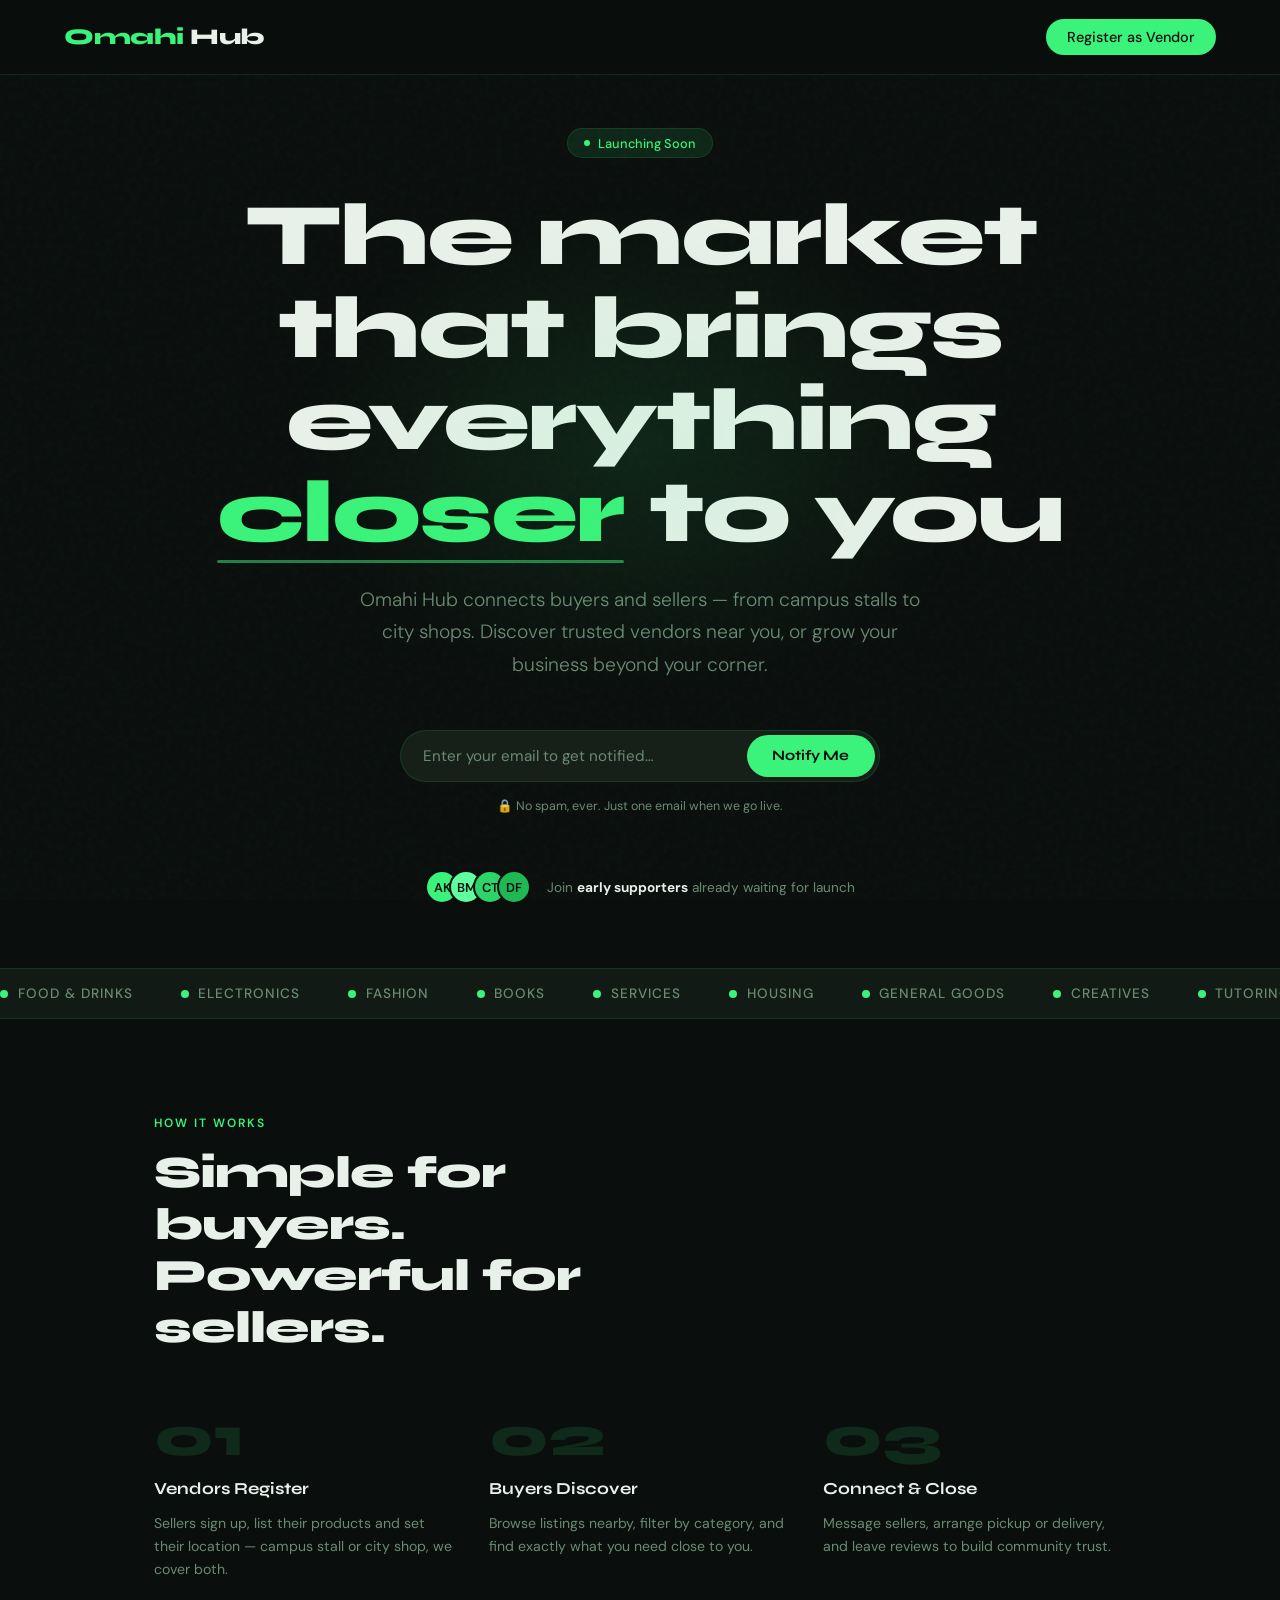
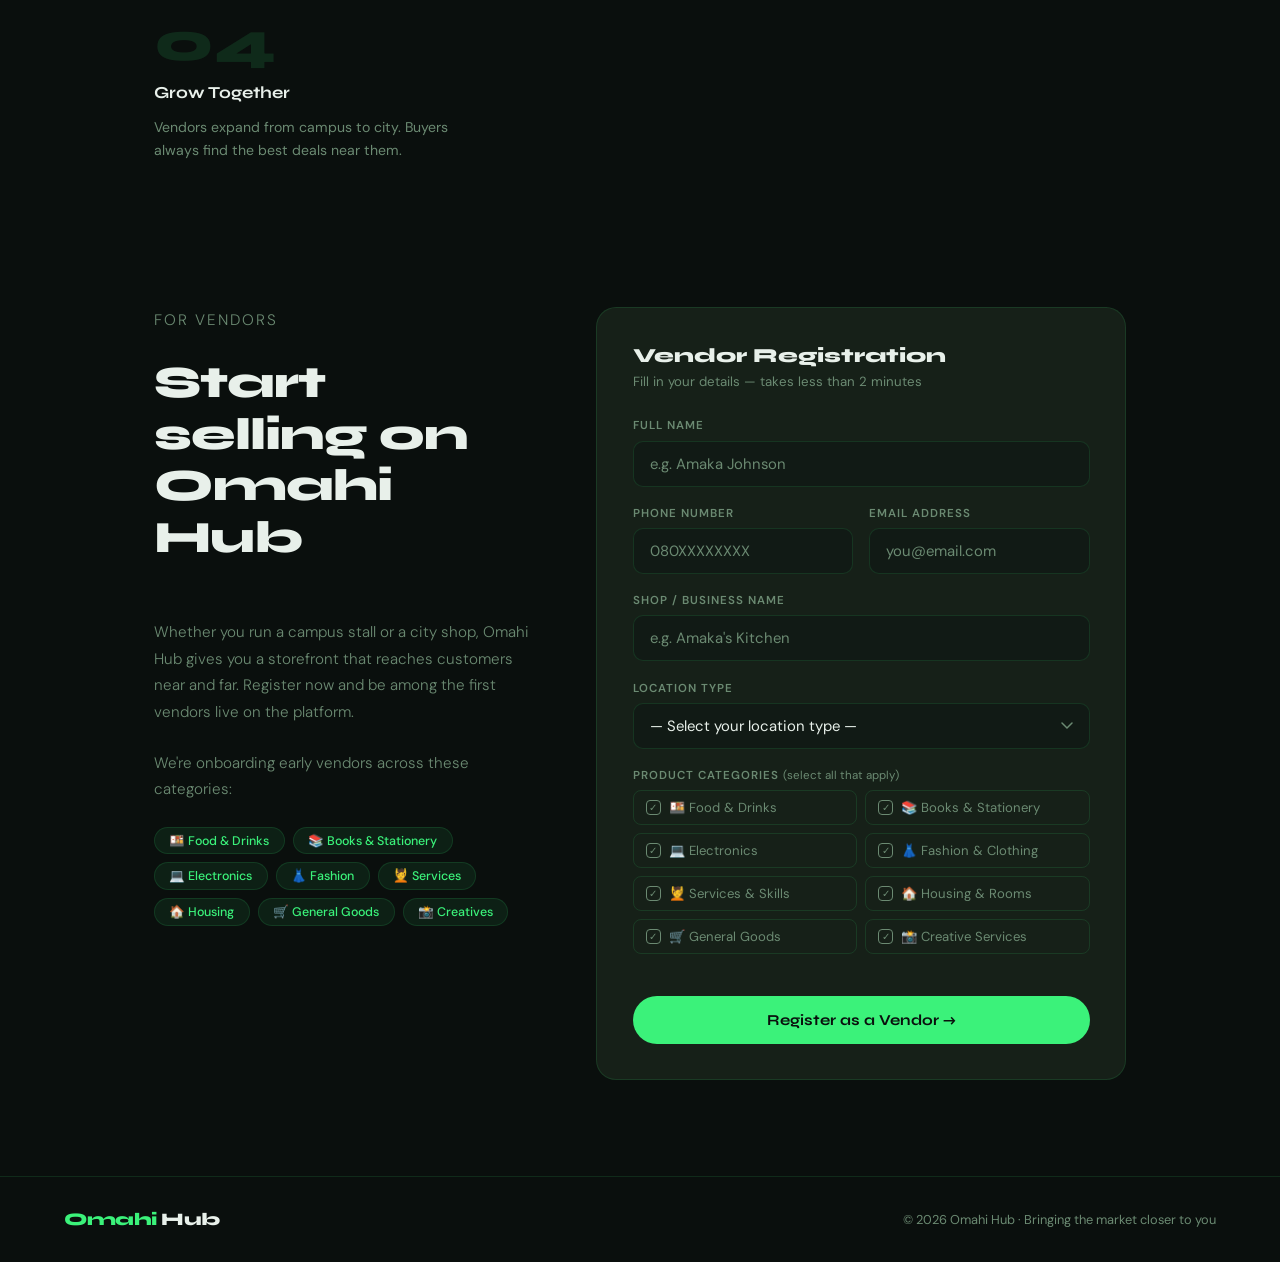
==== _index.html @ 1696e5d3 "Split the index file into 3 files" ====
<!DOCTYPE html>
<html lang="en">
<head>
  <meta charset="UTF-8" />
  <meta name="viewport" content="width=device-width, initial-scale=1.0"/>
  <title>Omahi Hub — Your Community Marketplace</title>
  <link href="https://fonts.googleapis.com/css2?family=Syne:wght@400;600;700;800&family=DM+Sans:ital,wght@0,300;0,400;0,500;1,300&display=swap" rel="stylesheet"/>
  <style>
    *, *::before, *::after { box-sizing: border-box; margin: 0; padding: 0; }

    :root {
      --bg: #0a0f0d;
      --surface: #111a15;
      --card: #162018;
      --green: #3bf27a;
      --green-dim: #1e8a44;
      --green-glow: rgba(59, 242, 122, 0.18);
      --text: #e8f0ea;
      --muted: #6b8a72;
      --border: rgba(59, 242, 122, 0.12);
    }

    html { scroll-behavior: smooth; }

    body {
      font-family: 'DM Sans', sans-serif;
      background: var(--bg);
      color: var(--text);
      overflow-x: hidden;
    }

    body::before {
      content: '';
      position: fixed; inset: 0;
      background-image: url("data:image/svg+xml,%3Csvg viewBox='0 0 200 200' xmlns='http://www.w3.org/2000/svg'%3E%3Cfilter id='n'%3E%3CfeTurbulence type='fractalNoise' baseFrequency='0.75' numOctaves='4' stitchTiles='stitch'/%3E%3C/filter%3E%3Crect width='100%25' height='100%25' filter='url(%23n)' opacity='0.04'/%3E%3C/svg%3E");
      pointer-events: none; z-index: 0; opacity: 0.6;
    }

    /* ── NAV ── */
    nav {
      position: fixed; top: 0; left: 0; right: 0; z-index: 100;
      display: flex; align-items: center; justify-content: space-between;
      padding: 1.2rem 5vw;
      background: rgba(10,15,13,0.85);
      backdrop-filter: blur(14px);
      border-bottom: 1px solid var(--border);
    }
    .logo {
      font-family: 'Syne', sans-serif;
      font-weight: 800; font-size: 1.4rem;
      color: var(--green); letter-spacing: -0.5px;
    }
    .logo span { color: var(--text); }
    .nav-cta {
      background: var(--green); color: #0a0f0d;
      border: none; padding: 0.55rem 1.3rem;
      border-radius: 100px;
      font-family: 'DM Sans', sans-serif;
      font-weight: 500; font-size: 0.9rem; cursor: pointer;
      transition: transform 0.2s, box-shadow 0.2s;
    }
    .nav-cta:hover { transform: translateY(-2px); box-shadow: 0 6px 24px var(--green-glow); }

    /* ── HERO ── */
    .hero {
      min-height: 100vh;
      display: flex; flex-direction: column;
      align-items: center; justify-content: center;
      text-align: center;
      padding: 8rem 5vw 4rem;
      position: relative;
    }
    .hero::after {
      content: '';
      position: absolute;
      top: 20%; left: 50%; transform: translateX(-50%);
      width: 700px; height: 500px;
      background: radial-gradient(ellipse, rgba(59,242,122,0.10) 0%, transparent 70%);
      pointer-events: none;
    }

    .badge {
      display: inline-flex; align-items: center; gap: 0.5rem;
      background: rgba(59,242,122,0.1);
      border: 1px solid var(--border);
      border-radius: 100px; padding: 0.35rem 1rem;
      font-size: 0.8rem; font-weight: 500; color: var(--green);
      margin-bottom: 2rem;
      animation: fadeUp 0.6s ease both;
    }
    .badge-dot {
      width: 6px; height: 6px; background: var(--green);
      border-radius: 50%; animation: pulse 2s infinite;
    }

    h1 {
      font-family: 'Syne', sans-serif;
      font-size: clamp(2.8rem, 7vw, 5.5rem);
      font-weight: 800; line-height: 1.05;
      letter-spacing: -2px; max-width: 900px;
      animation: fadeUp 0.7s 0.1s ease both;
    }
    h1 em {
      font-style: normal; color: var(--green); position: relative;
    }
    h1 em::after {
      content: '';
      position: absolute; bottom: 2px; left: 0; right: 0; height: 3px;
      background: var(--green); border-radius: 2px; opacity: 0.5;
    }

    .hero-sub {
      margin-top: 1.5rem;
      font-size: clamp(1rem, 2vw, 1.2rem);
      color: var(--muted); max-width: 560px;
      line-height: 1.7; font-weight: 300;
      animation: fadeUp 0.7s 0.2s ease both;
    }

    /* ── EMAIL FORM ── */
    .form-wrap {
      margin-top: 3rem;
      display: flex; flex-direction: column; align-items: center; gap: 1rem;
      animation: fadeUp 0.7s 0.3s ease both;
    }
    .email-row {
      display: flex;
      background: var(--card);
      border: 1px solid var(--border);
      border-radius: 100px; overflow: hidden;
      width: min(480px, 90vw);
      transition: border-color 0.3s, box-shadow 0.3s;
    }
    .email-row:focus-within {
      border-color: var(--green);
      box-shadow: 0 0 0 4px var(--green-glow);
    }
    .email-row input {
      flex: 1; background: transparent; border: none; outline: none;
      color: var(--text); font-family: 'DM Sans', sans-serif;
      font-size: 0.95rem; padding: 0.9rem 1.4rem;
    }
    .email-row input::placeholder { color: var(--muted); }
    .email-row button {
      background: var(--green); color: #0a0f0d; border: none;
      padding: 0.8rem 1.6rem;
      font-family: 'Syne', sans-serif;
      font-weight: 700; font-size: 0.9rem; cursor: pointer;
      border-radius: 100px; margin: 4px;
      transition: background 0.2s, transform 0.15s; white-space: nowrap;
    }
    .email-row button:hover { background: #5fffa0; transform: scale(1.03); }
    .form-note { font-size: 0.78rem; color: var(--muted); }

    .success-msg {
      display: none; align-items: center; gap: 0.6rem;
      background: rgba(59,242,122,0.12);
      border: 1px solid rgba(59,242,122,0.3);
      border-radius: 100px; padding: 0.7rem 1.5rem;
      font-size: 0.9rem; color: var(--green); font-weight: 500;
    }

    .social-proof {
      margin-top: 3.5rem;
      display: flex; align-items: center; gap: 1rem;
      animation: fadeUp 0.7s 0.45s ease both;
    }
    .avatars { display: flex; }
    .avatars span {
      width: 34px; height: 34px; border-radius: 50%;
      border: 2px solid var(--bg);
      display: flex; align-items: center; justify-content: center;
      font-size: 0.8rem; font-weight: 600;
      margin-left: -10px; color: #0a0f0d;
    }
    .avatars span:first-child { margin-left: 0; }
    .proof-text { font-size: 0.85rem; color: var(--muted); }
    .proof-text strong { color: var(--text); }

    /* ── MARQUEE ── */
    .marquee-wrap {
      width: 100%; overflow: hidden;
      border-top: 1px solid var(--border);
      border-bottom: 1px solid var(--border);
      padding: 1rem 0; background: var(--surface);
    }
    .marquee-track {
      display: flex; gap: 3rem;
      animation: marquee 22s linear infinite; white-space: nowrap;
    }
    .marquee-item {
      display: flex; align-items: center; gap: 0.6rem;
      font-size: 0.85rem; color: var(--muted);
      font-weight: 500; text-transform: uppercase; letter-spacing: 1px;
    }
    .marquee-item svg { color: var(--green); flex-shrink: 0; }

    /* ── HOW IT WORKS ── */
    .how {
      padding: 6rem 5vw;
      max-width: 1100px; margin: 0 auto;
    }
    .section-label {
      font-size: 0.75rem; text-transform: uppercase;
      letter-spacing: 2px; color: var(--green);
      font-weight: 600; margin-bottom: 1rem;
    }
    .section-title {
      font-family: 'Syne', sans-serif;
      font-size: clamp(1.8rem, 4vw, 2.8rem);
      font-weight: 800; letter-spacing: -1px;
      max-width: 560px; line-height: 1.15;
      margin-bottom: 3.5rem;
    }
    .steps {
      display: grid;
      grid-template-columns: repeat(auto-fit, minmax(220px, 1fr));
      gap: 2rem;
    }
    .step { display: flex; flex-direction: column; gap: 0.8rem; }
    .step-num {
      font-family: 'Syne', sans-serif;
      font-size: 3.5rem; font-weight: 800;
      color: var(--border); line-height: 1;
    }
    .step h3 { font-family: 'Syne', sans-serif; font-size: 1.05rem; font-weight: 700; }
    .step p { font-size: 0.88rem; color: var(--muted); line-height: 1.65; }

    /* ── VENDOR SECTION ── */
    .vendor-section {
      padding: 3rem 5vw 6rem;
      max-width: 1100px; margin: 0 auto;
    }
    .vendor-wrap {
      display: grid;
      grid-template-columns: 1fr 1.4fr;
      gap: 4rem; align-items: start;
    }
    .vendor-left p {
      color: var(--muted); line-height: 1.75;
      font-size: 0.95rem; margin-bottom: 1.5rem; font-weight: 300;
    }
    .cat-chips { display: flex; flex-wrap: wrap; gap: 0.5rem; margin-top: 1rem; }
    .chip {
      background: rgba(59,242,122,0.08);
      color: var(--green);
      border: 1px solid var(--border);
      border-radius: 100px; padding: 0.3rem 0.9rem;
      font-size: 0.78rem; font-weight: 500;
    }

    /* Vendor form card */
    .vendor-card {
      background: var(--card);
      border: 1px solid var(--border);
      border-radius: 20px; padding: 2.2rem;
    }
    .vendor-card h3 {
      font-family: 'Syne', sans-serif;
      font-size: 1.25rem; font-weight: 800;
      margin-bottom: 0.3rem; color: var(--text);
    }
    .vendor-card .sub { font-size: 0.83rem; color: var(--muted); margin-bottom: 1.8rem; }

    .field { margin-bottom: 1.2rem; }
    .field label {
      display: block; font-size: 0.72rem; font-weight: 600;
      text-transform: uppercase; letter-spacing: 1px;
      color: var(--muted); margin-bottom: 0.45rem;
    }
    .field input, .field select {
      width: 100%; background: var(--surface);
      border: 1px solid var(--border); border-radius: 10px;
      padding: 0.75rem 1rem; color: var(--text);
      font-family: 'DM Sans', sans-serif; font-size: 0.93rem;
      outline: none; transition: border-color 0.2s, box-shadow 0.2s;
      appearance: none;
    }
    .field input::placeholder { color: var(--muted); }
    .field input:focus, .field select:focus {
      border-color: var(--green);
      box-shadow: 0 0 0 3px var(--green-glow);
    }
    .field select {
      background-image: url("data:image/svg+xml,%3Csvg xmlns='http://www.w3.org/2000/svg' width='12' height='8' viewBox='0 0 12 8'%3E%3Cpath d='M1 1l5 5 5-5' stroke='%236b8a72' stroke-width='1.5' fill='none' stroke-linecap='round'/%3E%3C/svg%3E");
      background-repeat: no-repeat; background-position: right 1rem center;
      background-color: var(--surface);
      padding-right: 2.5rem; cursor: pointer;
    }
    .field select option { background: var(--surface); color: var(--text); }

    .field-row { display: grid; grid-template-columns: 1fr 1fr; gap: 1rem; }

    .cat-grid {
      display: grid; grid-template-columns: 1fr 1fr; gap: 0.5rem; margin-top: 0.45rem;
    }
    .cat-item {
      display: flex; align-items: center; gap: 0.5rem;
      padding: 0.5rem 0.75rem;
      border: 1px solid var(--border);
      border-radius: 8px; cursor: pointer;
      font-size: 0.82rem; color: var(--muted);
      transition: border-color 0.15s, background 0.15s, color 0.15s;
      user-select: none;
    }
    .cat-item:hover { border-color: var(--green-dim); color: var(--text); }
    .cat-item.selected {
      border-color: var(--green);
      background: rgba(59,242,122,0.08);
      color: var(--green);
    }
    .cat-check {
      width: 15px; height: 15px; border: 1px solid var(--muted);
      border-radius: 4px; flex-shrink: 0;
      display: flex; align-items: center; justify-content: center;
      font-size: 0.6rem; transition: background 0.15s, border-color 0.15s;
    }
    .cat-item.selected .cat-check { background: var(--green); border-color: var(--green); color: #0a0f0d; }

    .submit-btn {
      width: 100%; background: var(--green); color: #0a0f0d;
      border: none; padding: 0.95rem;
      border-radius: 100px;
      font-family: 'Syne', sans-serif;
      font-weight: 700; font-size: 0.95rem; cursor: pointer;
      margin-top: 1.4rem;
      transition: background 0.2s, transform 0.15s, box-shadow 0.2s;
    }
    .submit-btn:hover {
      background: #5fffa0; transform: translateY(-2px);
      box-shadow: 0 8px 24px var(--green-glow);
    }

    .vendor-success { display: none; text-align: center; padding: 2rem 1rem; }
    .vendor-success .big-icon { font-size: 3rem; margin-bottom: 1rem; }
    .vendor-success h3 {
      font-family: 'Syne', sans-serif; font-size: 1.4rem; font-weight: 800; margin-bottom: 0.5rem;
    }
    .vendor-success p { color: var(--muted); font-size: 0.9rem; line-height: 1.6; }

    /* ── FOOTER ── */
    footer {
      border-top: 1px solid var(--border);
      padding: 2rem 5vw;
      display: flex; align-items: center; justify-content: space-between;
      flex-wrap: wrap; gap: 1rem;
    }
    footer .logo { font-size: 1.1rem; }
    footer p { font-size: 0.8rem; color: var(--muted); }

    /* ── ANIMATIONS ── */
    @keyframes fadeUp {
      from { opacity: 0; transform: translateY(20px); }
      to   { opacity: 1; transform: translateY(0); }
    }
    @keyframes pulse { 0%, 100% { opacity: 1; } 50% { opacity: 0.4; } }
    @keyframes marquee { from { transform: translateX(0); } to { transform: translateX(-50%); } }

    .reveal {
      opacity: 0; transform: translateY(28px);
      transition: opacity 0.7s ease, transform 0.7s ease;
    }
    .reveal.visible { opacity: 1; transform: translateY(0); }

    @media (max-width: 860px) {
      .vendor-wrap { grid-template-columns: 1fr; }
    }
    @media (max-width: 600px) {
      .social-proof { flex-direction: column; text-align: center; }
      .field-row { grid-template-columns: 1fr; }
      .cat-grid { grid-template-columns: 1fr; }
      footer { flex-direction: column; text-align: center; }
    }
  </style>
</head>
<body>

<!-- NAV -->
<nav>
  <div class="logo">Omahi <span>Hub</span></div>
  <button class="nav-cta" onclick="document.getElementById('vendor').scrollIntoView({behavior:'smooth'})">Register as Vendor</button>
</nav>

<!-- HERO -->
<section class="hero">
  <div class="badge"><span class="badge-dot"></span> Launching Soon</div>
  <h1>The market that brings<br>everything <em>closer</em> to you</h1>
  <p class="hero-sub">
    Omahi Hub connects buyers and sellers — from campus stalls to city shops. Discover trusted vendors near you, or grow your business beyond your corner.
  </p>

  <div class="form-wrap" id="signup">
    <div class="email-row" id="emailRow">
      <input type="email" id="emailInput" placeholder="Enter your email to get notified…"/>
      <button onclick="handleSignup()">Notify Me</button>
    </div>
    <div class="success-msg" id="successMsg">
      <svg width="16" height="16" fill="none" stroke="currentColor" stroke-width="2.5" viewBox="0 0 24 24"><polyline points="20 6 9 17 4 12"/></svg>
      You're on the list! We'll reach out at launch.
    </div>
    <p class="form-note">🔒 No spam, ever. Just one email when we go live.</p>
  </div>

  <div class="social-proof">
    <div class="avatars">
      <span style="background:#3bf27a">AK</span>
      <span style="background:#5fffa0">BM</span>
      <span style="background:#2dd46a">CT</span>
      <span style="background:#1eb855">DF</span>
    </div>
    <p class="proof-text">Join <strong>early supporters</strong> already waiting for launch</p>
  </div>
</section>

<!-- MARQUEE -->
<div class="marquee-wrap">
  <div class="marquee-track" id="marqueeTrack"></div>
</div>

<!-- HOW IT WORKS -->
<section class="how reveal">
  <p class="section-label">How It Works</p>
  <h2 class="section-title">Simple for buyers. Powerful for sellers.</h2>
  <div class="steps">
    <div class="step">
      <div class="step-num">01</div>
      <h3>Vendors Register</h3>
      <p>Sellers sign up, list their products and set their location — campus stall or city shop, we cover both.</p>
    </div>
    <div class="step">
      <div class="step-num">02</div>
      <h3>Buyers Discover</h3>
      <p>Browse listings nearby, filter by category, and find exactly what you need close to you.</p>
    </div>
    <div class="step">
      <div class="step-num">03</div>
      <h3>Connect & Close</h3>
      <p>Message sellers, arrange pickup or delivery, and leave reviews to build community trust.</p>
    </div>
    <div class="step">
      <div class="step-num">04</div>
      <h3>Grow Together</h3>
      <p>Vendors expand from campus to city. Buyers always find the best deals near them.</p>
    </div>
  </div>
</section>

<!-- VENDOR REGISTRATION -->
<section class="vendor-section reveal" id="vendor">
  <div class="vendor-wrap">
    <div class="vendor-left">
      <p class="section-label">For Vendors</p>
      <h2 class="section-title">Start selling on Omahi Hub</h2>
      <p>Whether you run a campus stall or a city shop, Omahi Hub gives you a storefront that reaches customers near and far. Register now and be among the first vendors live on the platform.</p>
      <p>We're onboarding early vendors across these categories:</p>
      <div class="cat-chips">
        <span class="chip">🍱 Food & Drinks</span>
        <span class="chip">📚 Books & Stationery</span>
        <span class="chip">💻 Electronics</span>
        <span class="chip">👗 Fashion</span>
        <span class="chip">💆 Services</span>
        <span class="chip">🏠 Housing</span>
        <span class="chip">🛒 General Goods</span>
        <span class="chip">📸 Creatives</span>
      </div>
    </div>

    <div class="vendor-card">
      <div id="vendorFormInner">
        <h3>Vendor Registration</h3>
        <p class="sub">Fill in your details — takes less than 2 minutes</p>

        <div class="field">
          <label>Full Name</label>
          <input type="text" id="vName" placeholder="e.g. Amaka Johnson"/>
        </div>

        <div class="field-row">
          <div class="field">
            <label>Phone Number</label>
            <input type="tel" id="vPhone" placeholder="080XXXXXXXX"/>
          </div>
          <div class="field">
            <label>Email Address</label>
            <input type="email" id="vEmail" placeholder="you@email.com"/>
          </div>
        </div>

        <div class="field">
          <label>Shop / Business Name</label>
          <input type="text" id="vShop" placeholder="e.g. Amaka's Kitchen"/>
        </div>

        <div class="field">
          <label>Location Type</label>
          <select id="vLocation">
            <option value="">— Select your location type —</option>
            <option value="campus-stall">Campus Stall / Kiosk</option>
            <option value="campus-room">Campus Room / Hostel</option>
            <option value="city-shop">City Shop / Store</option>
            <option value="online-only">Online / Delivery Only</option>
            <option value="market">Open Market</option>
          </select>
        </div>

        <div class="field">
          <label>Product Categories <span style="color:var(--muted);font-weight:400;text-transform:none;letter-spacing:0">(select all that apply)</span></label>
          <div class="cat-grid">
            <div class="cat-item" onclick="toggleCat(this)" data-val="food"><span class="cat-check">✓</span> 🍱 Food & Drinks</div>
            <div class="cat-item" onclick="toggleCat(this)" data-val="books"><span class="cat-check">✓</span> 📚 Books & Stationery</div>
            <div class="cat-item" onclick="toggleCat(this)" data-val="electronics"><span class="cat-check">✓</span> 💻 Electronics</div>
            <div class="cat-item" onclick="toggleCat(this)" data-val="fashion"><span class="cat-check">✓</span> 👗 Fashion & Clothing</div>
            <div class="cat-item" onclick="toggleCat(this)" data-val="services"><span class="cat-check">✓</span> 💆 Services & Skills</div>
            <div class="cat-item" onclick="toggleCat(this)" data-val="housing"><span class="cat-check">✓</span> 🏠 Housing & Rooms</div>
            <div class="cat-item" onclick="toggleCat(this)" data-val="goods"><span class="cat-check">✓</span> 🛒 General Goods</div>
            <div class="cat-item" onclick="toggleCat(this)" data-val="creatives"><span class="cat-check">✓</span> 📸 Creative Services</div>
          </div>
        </div>

        <button class="submit-btn" onclick="handleVendor()">Register as a Vendor →</button>
      </div>

      <div class="vendor-success" id="vendorSuccess">
        <div class="big-icon">🎉</div>
        <h3>You're registered!</h3>
        <p>Thanks for signing up as an Omahi Hub vendor. We'll reach out soon with your early access invite and onboarding details.</p>
      </div>
    </div>
  </div>
</section>

<!-- FOOTER -->
<footer>
  <div class="logo">Omahi <span>Hub</span></div>
  <p>© 2026 Omahi Hub · Bringing the market closer to you</p>
</footer>

<script>
  // Marquee
  const items = [
    "Food & Drinks","Electronics","Fashion","Books","Services","Housing",
    "General Goods","Creatives","Tutoring","Photography","Gadgets","Clothing",
    "Food & Drinks","Electronics","Fashion","Books","Services","Housing",
    "General Goods","Creatives","Tutoring","Photography","Gadgets","Clothing"
  ];
  const track = document.getElementById('marqueeTrack');
  items.forEach(item => {
    track.innerHTML += `<span class="marquee-item">
      <svg width="8" height="8" viewBox="0 0 8 8" fill="currentColor"><circle cx="4" cy="4" r="4"/></svg>
      ${item}
    </span>`;
  });

  // Buyer signup
  function handleSignup() {
    const email = document.getElementById('emailInput').value.trim();
    if (!email || !email.includes('@')) { document.getElementById('emailInput').focus(); return; }
    document.getElementById('emailRow').style.display = 'none';
    document.getElementById('successMsg').style.display = 'flex';
    saveData('buyers', { email, date: new Date().toISOString() });
  }
  document.getElementById('emailInput').addEventListener('keydown', e => { if(e.key==='Enter') handleSignup(); });

  // Category toggle
  function toggleCat(el) { el.classList.toggle('selected'); }

  // Vendor submit
  function handleVendor() {
    const name = document.getElementById('vName').value.trim();
    const phone = document.getElementById('vPhone').value.trim();
    const email = document.getElementById('vEmail').value.trim();
    const shop = document.getElementById('vShop').value.trim();
    const location = document.getElementById('vLocation').value;
    const cats = [...document.querySelectorAll('.cat-item.selected')].map(el => el.dataset.val);

    if (!name || !phone || !email || !shop || !location) {
      alert('Please fill in all fields before submitting.');
      return;
    }
    if (cats.length === 0) {
      alert('Please select at least one product category.');
      return;
    }
    saveData('vendors', { name, phone, email, shop, location, categories: cats, date: new Date().toISOString() });
    document.getElementById('vendorFormInner').style.display = 'none';
    document.getElementById('vendorSuccess').style.display = 'block';
  }

  const SHEET_URL = 'https://script.google.com/macros/s/AKfycbySk0BatFri5VCi-iu0JeTgoXDOPHcZN9jT2devLzEgQk6BKvG7T8r0KzwJIj-OaBzoiQ/exec';

  async function saveData(key, entry) {
    try {
      await fetch(SHEET_URL, {
        method: 'POST',
        mode: 'no-cors',
        headers: { 'Content-Type': 'application/json' },
        body: JSON.stringify({ type: key, ...entry })
      });
      console.log('[Omahi Hub] Sent to Google Sheets:', key, entry);
    } catch (err) {
      console.error('[Omahi Hub] Failed to send:', err);
    }
  }

  // Scroll reveal
  const revealEls = document.querySelectorAll('.reveal');
  const observer = new IntersectionObserver(entries => {
    entries.forEach(e => { if(e.isIntersecting) e.target.classList.add('visible'); });
  }, { threshold: 0.12 });
  revealEls.forEach(el => observer.observe(el));
</script>
</body>
</html>
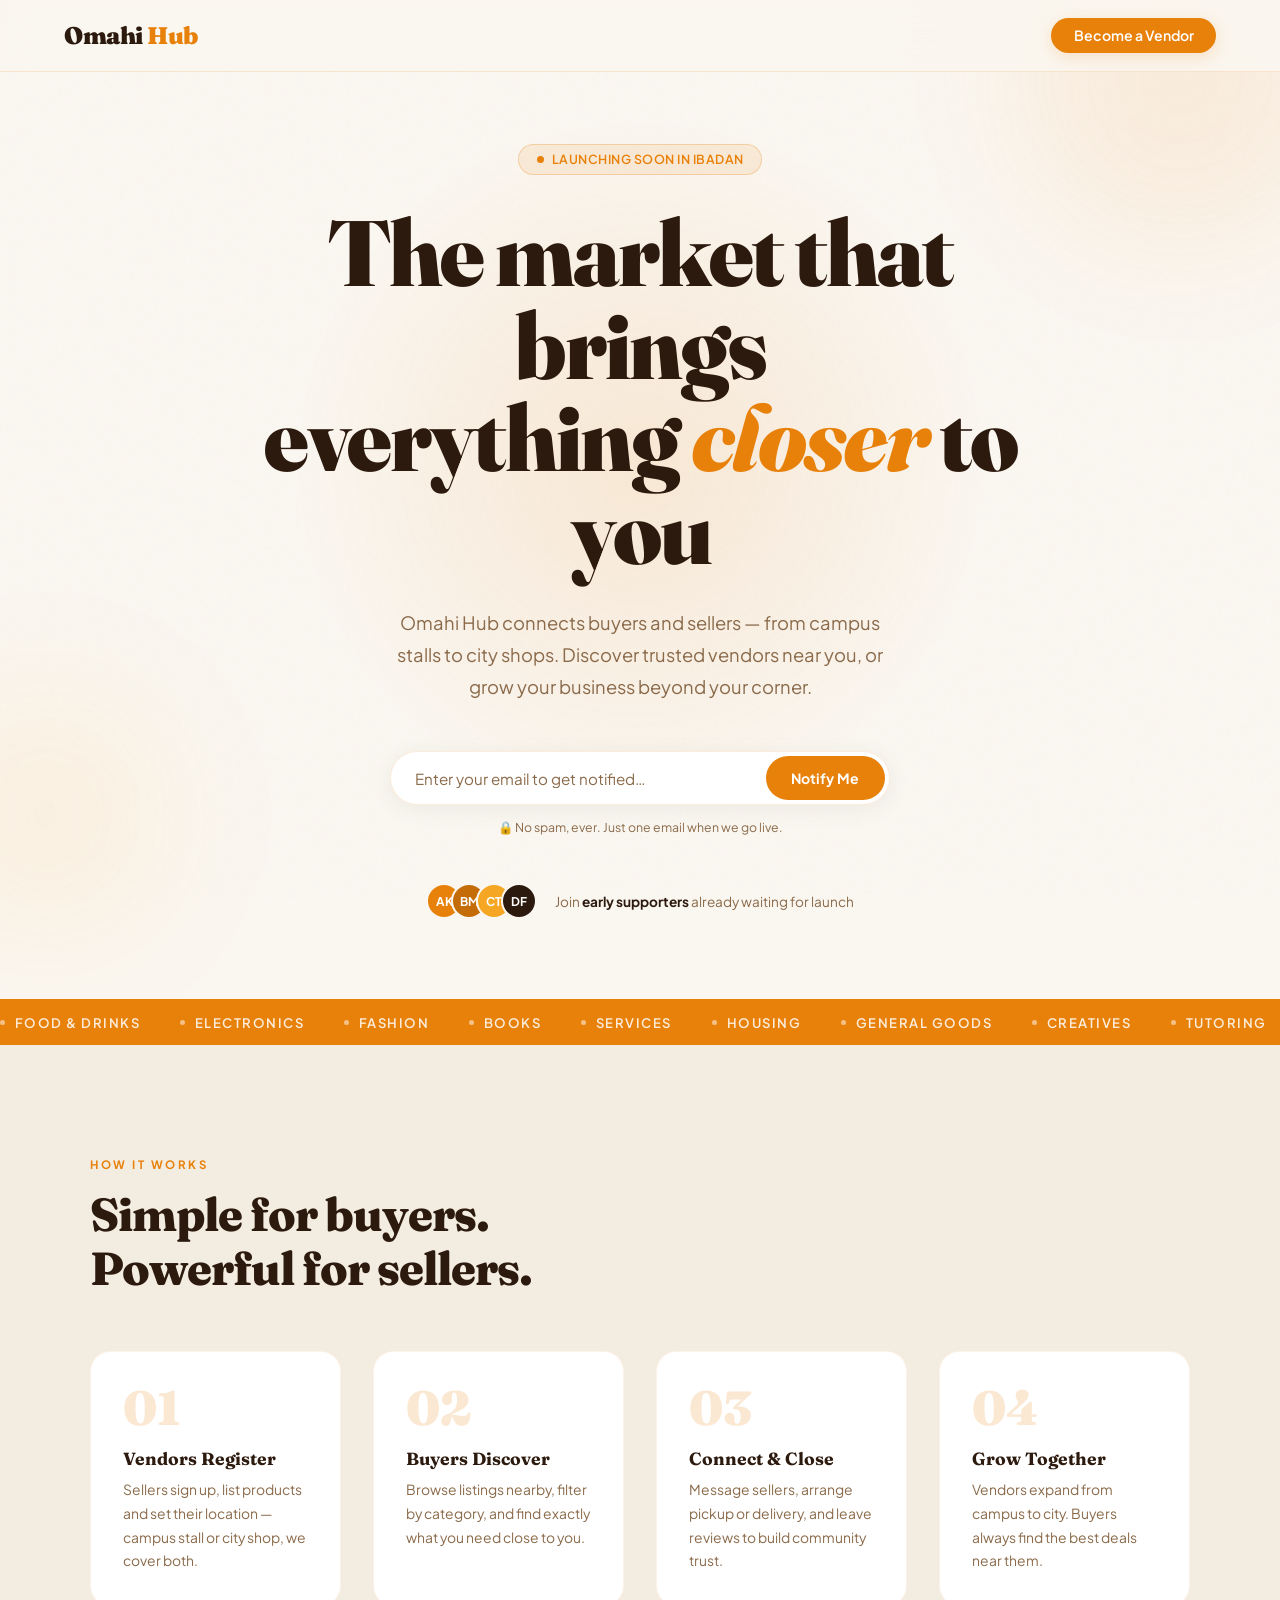
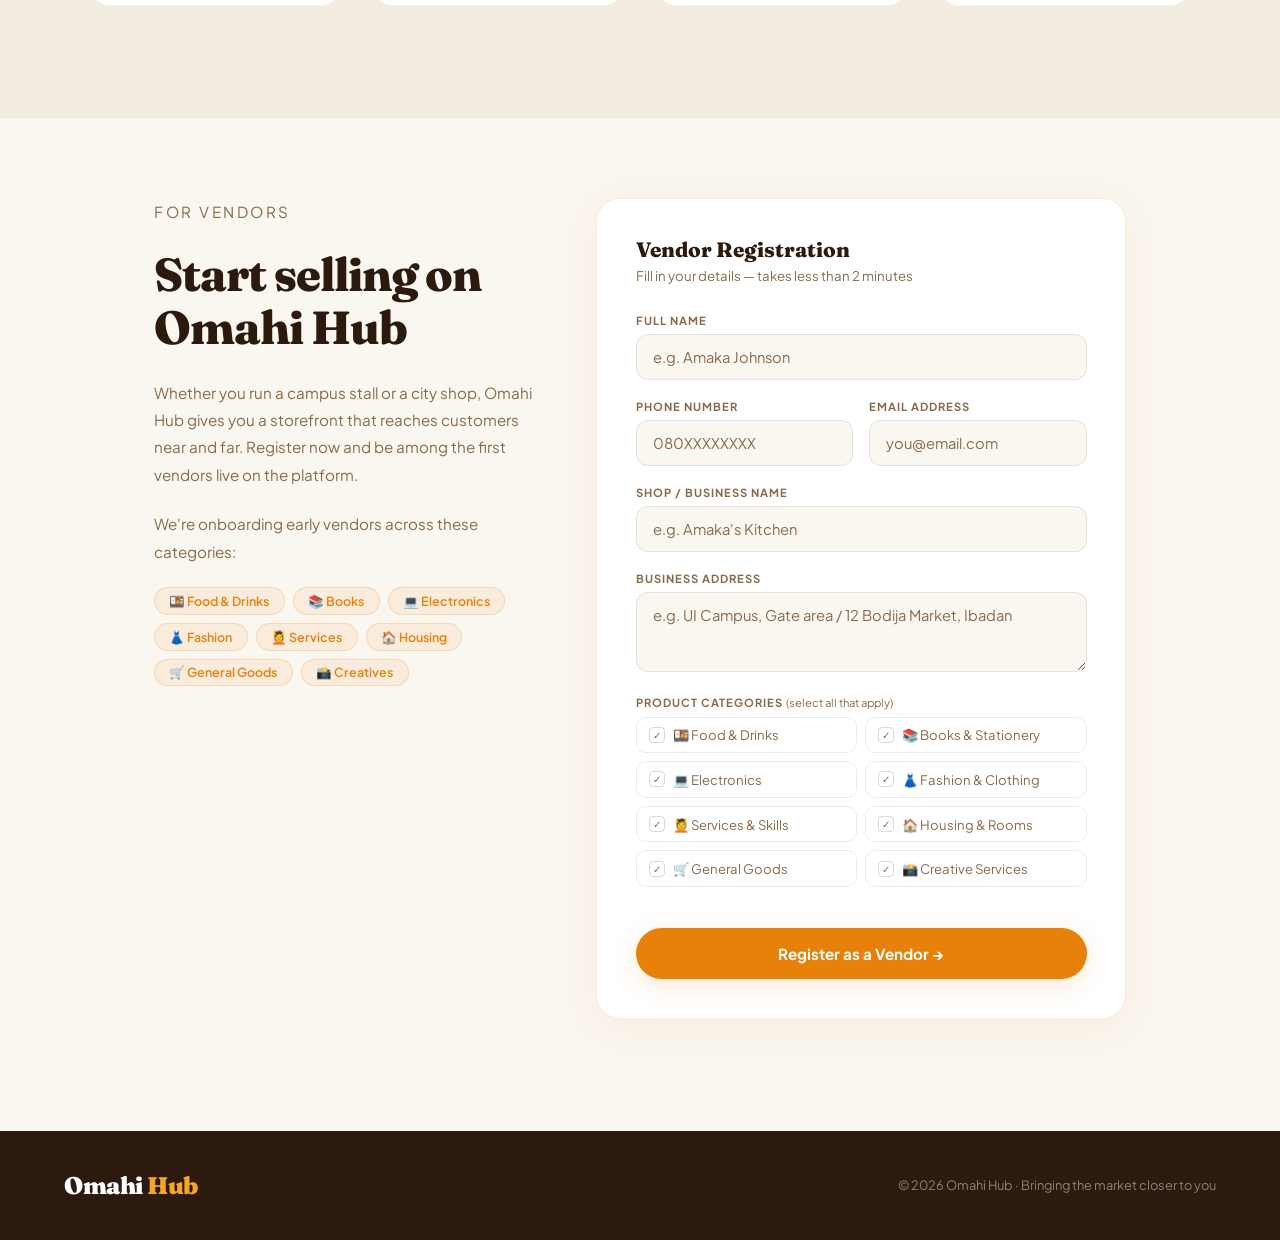
==== commit 55728b30: "Change webapp style" ====
--- a/_index.html
+++ b/_index.html
@@ -1,65 +1,71 @@
 <!DOCTYPE html>
 <html lang="en">
 <head>
-  <meta charset="UTF-8" />
+  <meta charset="UTF-8"/>
   <meta name="viewport" content="width=device-width, initial-scale=1.0"/>
   <title>Omahi Hub — Your Community Marketplace</title>
-  <link href="https://fonts.googleapis.com/css2?family=Syne:wght@400;600;700;800&family=DM+Sans:ital,wght@0,300;0,400;0,500;1,300&display=swap" rel="stylesheet"/>
+  <link href="https://fonts.googleapis.com/css2?family=Fraunces:ital,wght@0,400;0,600;0,700;0,900;1,400;1,700&family=Plus+Jakarta+Sans:wght@300;400;500;600;700&display=swap" rel="stylesheet"/>
   <style>
     *, *::before, *::after { box-sizing: border-box; margin: 0; padding: 0; }
 
     :root {
-      --bg: #0a0f0d;
-      --surface: #111a15;
-      --card: #162018;
-      --green: #3bf27a;
-      --green-dim: #1e8a44;
-      --green-glow: rgba(59, 242, 122, 0.18);
-      --text: #e8f0ea;
-      --muted: #6b8a72;
-      --border: rgba(59, 242, 122, 0.12);
+      --bg:        #faf6f0;
+      --bg2:       #f3ece0;
+      --surface:   #ffffff;
+      --amber:     #e8810a;
+      --amber-lt:  #f5a623;
+      --amber-dim: #c46d08;
+      --brown:     #2d1a0e;
+      --brown2:    #4a2c12;
+      --text:      #1e1208;
+      --muted:     #8a6a4a;
+      --border:    rgba(232,129,10,0.15);
+      --glow:      rgba(232,129,10,0.18);
+      --card:      #ffffff;
     }
 
     html { scroll-behavior: smooth; }
 
     body {
-      font-family: 'DM Sans', sans-serif;
+      font-family: 'Plus Jakarta Sans', sans-serif;
       background: var(--bg);
       color: var(--text);
       overflow-x: hidden;
     }
 
+    /* Noise texture */
     body::before {
       content: '';
-      position: fixed; inset: 0;
-      background-image: url("data:image/svg+xml,%3Csvg viewBox='0 0 200 200' xmlns='http://www.w3.org/2000/svg'%3E%3Cfilter id='n'%3E%3CfeTurbulence type='fractalNoise' baseFrequency='0.75' numOctaves='4' stitchTiles='stitch'/%3E%3C/filter%3E%3Crect width='100%25' height='100%25' filter='url(%23n)' opacity='0.04'/%3E%3C/svg%3E");
-      pointer-events: none; z-index: 0; opacity: 0.6;
+      position: fixed; inset: 0; z-index: 0; pointer-events: none;
+      background-image: url("data:image/svg+xml,%3Csvg viewBox='0 0 256 256' xmlns='http://www.w3.org/2000/svg'%3E%3Cfilter id='n'%3E%3CfeTurbulence type='fractalNoise' baseFrequency='0.9' numOctaves='4' stitchTiles='stitch'/%3E%3C/filter%3E%3Crect width='100%25' height='100%25' filter='url(%23n)' opacity='0.03'/%3E%3C/svg%3E");
+      opacity: 0.5;
     }
 
     /* ── NAV ── */
     nav {
       position: fixed; top: 0; left: 0; right: 0; z-index: 100;
       display: flex; align-items: center; justify-content: space-between;
-      padding: 1.2rem 5vw;
-      background: rgba(10,15,13,0.85);
-      backdrop-filter: blur(14px);
+      padding: 1.1rem 5vw;
+      background: rgba(250,246,240,0.88);
+      backdrop-filter: blur(16px);
       border-bottom: 1px solid var(--border);
     }
     .logo {
-      font-family: 'Syne', sans-serif;
-      font-weight: 800; font-size: 1.4rem;
-      color: var(--green); letter-spacing: -0.5px;
-    }
-    .logo span { color: var(--text); }
+      font-family: 'Fraunces', serif;
+      font-weight: 900; font-size: 1.5rem;
+      color: var(--brown); letter-spacing: -0.5px;
+    }
+    .logo span { color: var(--amber); }
     .nav-cta {
-      background: var(--green); color: #0a0f0d;
-      border: none; padding: 0.55rem 1.3rem;
+      background: var(--amber); color: #fff;
+      border: none; padding: 0.55rem 1.4rem;
       border-radius: 100px;
-      font-family: 'DM Sans', sans-serif;
-      font-weight: 500; font-size: 0.9rem; cursor: pointer;
-      transition: transform 0.2s, box-shadow 0.2s;
-    }
-    .nav-cta:hover { transform: translateY(-2px); box-shadow: 0 6px 24px var(--green-glow); }
+      font-family: 'Plus Jakarta Sans', sans-serif;
+      font-weight: 600; font-size: 0.88rem; cursor: pointer;
+      transition: all 0.2s;
+      box-shadow: 0 4px 16px var(--glow);
+    }
+    .nav-cta:hover { background: var(--amber-dim); transform: translateY(-1px); }
 
     /* ── HERO ── */
     .hero {
@@ -67,168 +73,183 @@
       display: flex; flex-direction: column;
       align-items: center; justify-content: center;
       text-align: center;
-      padding: 8rem 5vw 4rem;
+      padding: 9rem 5vw 5rem;
       position: relative;
-    }
-    .hero::after {
+      overflow: hidden;
+    }
+
+    /* Big decorative circle */
+    .hero::before {
       content: '';
       position: absolute;
-      top: 20%; left: 50%; transform: translateX(-50%);
-      width: 700px; height: 500px;
-      background: radial-gradient(ellipse, rgba(59,242,122,0.10) 0%, transparent 70%);
+      width: 700px; height: 700px;
+      border-radius: 50%;
+      background: radial-gradient(circle, rgba(232,129,10,0.12) 0%, transparent 70%);
+      top: 50%; left: 50%; transform: translate(-50%,-55%);
       pointer-events: none;
     }
+
+    /* Floating blobs */
+    .blob {
+      position: absolute; border-radius: 50%;
+      pointer-events: none; filter: blur(60px);
+    }
+    .blob-1 { width:320px; height:320px; background:rgba(232,129,10,0.08); top:-80px; right:-60px; }
+    .blob-2 { width:250px; height:250px; background:rgba(245,166,35,0.07); bottom:60px; left:-80px; }
 
     .badge {
       display: inline-flex; align-items: center; gap: 0.5rem;
-      background: rgba(59,242,122,0.1);
-      border: 1px solid var(--border);
-      border-radius: 100px; padding: 0.35rem 1rem;
-      font-size: 0.8rem; font-weight: 500; color: var(--green);
-      margin-bottom: 2rem;
+      background: rgba(232,129,10,0.1);
+      border: 1px solid rgba(232,129,10,0.25);
+      border-radius: 100px; padding: 0.4rem 1.1rem;
+      font-size: 0.78rem; font-weight: 600;
+      color: var(--amber); margin-bottom: 2rem;
+      letter-spacing: 0.5px; text-transform: uppercase;
       animation: fadeUp 0.6s ease both;
     }
     .badge-dot {
-      width: 6px; height: 6px; background: var(--green);
+      width: 7px; height: 7px; background: var(--amber);
       border-radius: 50%; animation: pulse 2s infinite;
     }
 
     h1 {
-      font-family: 'Syne', sans-serif;
-      font-size: clamp(2.8rem, 7vw, 5.5rem);
-      font-weight: 800; line-height: 1.05;
-      letter-spacing: -2px; max-width: 900px;
-      animation: fadeUp 0.7s 0.1s ease both;
+      font-family: 'Fraunces', serif;
+      font-size: clamp(2.8rem, 7.5vw, 5.8rem);
+      font-weight: 900; line-height: 1.0;
+      letter-spacing: -2px; max-width: 860px;
+      color: var(--brown);
+      animation: fadeUp 0.65s 0.1s ease both;
     }
     h1 em {
-      font-style: normal; color: var(--green); position: relative;
-    }
-    h1 em::after {
-      content: '';
-      position: absolute; bottom: 2px; left: 0; right: 0; height: 3px;
-      background: var(--green); border-radius: 2px; opacity: 0.5;
+      font-style: italic; color: var(--amber);
+      position: relative; display: inline-block;
     }
 
     .hero-sub {
-      margin-top: 1.5rem;
-      font-size: clamp(1rem, 2vw, 1.2rem);
-      color: var(--muted); max-width: 560px;
-      line-height: 1.7; font-weight: 300;
-      animation: fadeUp 0.7s 0.2s ease both;
+      margin-top: 1.8rem;
+      font-size: clamp(1rem, 2vw, 1.15rem);
+      color: var(--muted); max-width: 520px;
+      line-height: 1.75; font-weight: 400;
+      animation: fadeUp 0.65s 0.2s ease both;
     }
 
     /* ── EMAIL FORM ── */
     .form-wrap {
       margin-top: 3rem;
-      display: flex; flex-direction: column; align-items: center; gap: 1rem;
-      animation: fadeUp 0.7s 0.3s ease both;
+      display: flex; flex-direction: column; align-items: center; gap: 0.9rem;
+      animation: fadeUp 0.65s 0.3s ease both;
+      width: 100%;
     }
     .email-row {
       display: flex;
-      background: var(--card);
-      border: 1px solid var(--border);
+      background: var(--surface);
+      border: 1.5px solid var(--border);
       border-radius: 100px; overflow: hidden;
-      width: min(480px, 90vw);
+      width: min(500px, 92vw);
+      box-shadow: 0 4px 24px rgba(0,0,0,0.06);
       transition: border-color 0.3s, box-shadow 0.3s;
     }
     .email-row:focus-within {
-      border-color: var(--green);
-      box-shadow: 0 0 0 4px var(--green-glow);
+      border-color: var(--amber);
+      box-shadow: 0 0 0 4px var(--glow), 0 4px 24px rgba(0,0,0,0.06);
     }
     .email-row input {
       flex: 1; background: transparent; border: none; outline: none;
-      color: var(--text); font-family: 'DM Sans', sans-serif;
-      font-size: 0.95rem; padding: 0.9rem 1.4rem;
+      color: var(--text); font-family: 'Plus Jakarta Sans', sans-serif;
+      font-size: 0.95rem; padding: 0.95rem 1.5rem;
     }
     .email-row input::placeholder { color: var(--muted); }
     .email-row button {
-      background: var(--green); color: #0a0f0d; border: none;
-      padding: 0.8rem 1.6rem;
-      font-family: 'Syne', sans-serif;
-      font-weight: 700; font-size: 0.9rem; cursor: pointer;
-      border-radius: 100px; margin: 4px;
-      transition: background 0.2s, transform 0.15s; white-space: nowrap;
-    }
-    .email-row button:hover { background: #5fffa0; transform: scale(1.03); }
-    .form-note { font-size: 0.78rem; color: var(--muted); }
+      background: var(--amber); color: #fff; border: none;
+      padding: 0.8rem 1.6rem; border-radius: 100px; margin: 4px;
+      font-family: 'Plus Jakarta Sans', sans-serif;
+      font-weight: 700; font-size: 0.88rem; cursor: pointer;
+      white-space: nowrap; transition: all 0.2s;
+    }
+    .email-row button:hover { background: var(--amber-dim); transform: scale(1.02); }
+    .form-note { font-size: 0.77rem; color: var(--muted); }
 
     .success-msg {
       display: none; align-items: center; gap: 0.6rem;
-      background: rgba(59,242,122,0.12);
-      border: 1px solid rgba(59,242,122,0.3);
-      border-radius: 100px; padding: 0.7rem 1.5rem;
-      font-size: 0.9rem; color: var(--green); font-weight: 500;
+      background: rgba(232,129,10,0.1);
+      border: 1px solid rgba(232,129,10,0.3);
+      border-radius: 100px; padding: 0.75rem 1.6rem;
+      font-size: 0.9rem; color: var(--amber); font-weight: 600;
     }
 
     .social-proof {
-      margin-top: 3.5rem;
-      display: flex; align-items: center; gap: 1rem;
-      animation: fadeUp 0.7s 0.45s ease both;
+      margin-top: 3rem; display: flex; align-items: center; gap: 1.1rem;
+      animation: fadeUp 0.65s 0.45s ease both;
     }
     .avatars { display: flex; }
     .avatars span {
-      width: 34px; height: 34px; border-radius: 50%;
-      border: 2px solid var(--bg);
+      width: 36px; height: 36px; border-radius: 50%;
+      border: 2.5px solid var(--bg);
       display: flex; align-items: center; justify-content: center;
-      font-size: 0.8rem; font-weight: 600;
-      margin-left: -10px; color: #0a0f0d;
+      font-size: 0.75rem; font-weight: 700; margin-left: -11px; color: #fff;
     }
     .avatars span:first-child { margin-left: 0; }
     .proof-text { font-size: 0.85rem; color: var(--muted); }
-    .proof-text strong { color: var(--text); }
+    .proof-text strong { color: var(--brown); }
 
     /* ── MARQUEE ── */
     .marquee-wrap {
       width: 100%; overflow: hidden;
-      border-top: 1px solid var(--border);
-      border-bottom: 1px solid var(--border);
-      padding: 1rem 0; background: var(--surface);
+      background: var(--amber);
+      padding: 0.9rem 0;
     }
     .marquee-track {
-      display: flex; gap: 3rem;
-      animation: marquee 22s linear infinite; white-space: nowrap;
+      display: flex; gap: 2.5rem;
+      animation: marquee 20s linear infinite; white-space: nowrap;
     }
     .marquee-item {
       display: flex; align-items: center; gap: 0.6rem;
-      font-size: 0.85rem; color: var(--muted);
-      font-weight: 500; text-transform: uppercase; letter-spacing: 1px;
-    }
-    .marquee-item svg { color: var(--green); flex-shrink: 0; }
+      font-size: 0.82rem; color: rgba(255,255,255,0.85);
+      font-weight: 600; text-transform: uppercase; letter-spacing: 1.5px;
+    }
+    .marquee-item .dot { width: 5px; height: 5px; background: rgba(255,255,255,0.5); border-radius: 50%; }
 
     /* ── HOW IT WORKS ── */
     .how {
-      padding: 6rem 5vw;
-      max-width: 1100px; margin: 0 auto;
-    }
+      padding: 7rem 5vw;
+      background: var(--bg2);
+    }
+    .how-inner { max-width: 1100px; margin: 0 auto; }
     .section-label {
-      font-size: 0.75rem; text-transform: uppercase;
-      letter-spacing: 2px; color: var(--green);
-      font-weight: 600; margin-bottom: 1rem;
+      font-size: 0.72rem; text-transform: uppercase;
+      letter-spacing: 2.5px; color: var(--amber);
+      font-weight: 700; margin-bottom: 1rem;
     }
     .section-title {
-      font-family: 'Syne', sans-serif;
-      font-size: clamp(1.8rem, 4vw, 2.8rem);
+      font-family: 'Fraunces', serif;
+      font-size: clamp(1.9rem, 4vw, 2.9rem);
       font-weight: 800; letter-spacing: -1px;
-      max-width: 560px; line-height: 1.15;
-      margin-bottom: 3.5rem;
+      max-width: 540px; line-height: 1.15;
+      margin-bottom: 3.5rem; color: var(--brown);
     }
     .steps {
       display: grid;
-      grid-template-columns: repeat(auto-fit, minmax(220px, 1fr));
+      grid-template-columns: repeat(auto-fit, minmax(230px, 1fr));
       gap: 2rem;
     }
-    .step { display: flex; flex-direction: column; gap: 0.8rem; }
+    .step {
+      background: var(--surface);
+      border-radius: 20px; padding: 2rem;
+      border: 1px solid rgba(232,129,10,0.1);
+      transition: transform 0.25s, box-shadow 0.25s;
+    }
+    .step:hover { transform: translateY(-4px); box-shadow: 0 16px 40px rgba(232,129,10,0.1); }
     .step-num {
-      font-family: 'Syne', sans-serif;
-      font-size: 3.5rem; font-weight: 800;
-      color: var(--border); line-height: 1;
-    }
-    .step h3 { font-family: 'Syne', sans-serif; font-size: 1.05rem; font-weight: 700; }
-    .step p { font-size: 0.88rem; color: var(--muted); line-height: 1.65; }
+      font-family: 'Fraunces', serif;
+      font-size: 3rem; font-weight: 900;
+      color: rgba(232,129,10,0.18); line-height: 1; margin-bottom: 1rem;
+    }
+    .step h3 { font-family: 'Fraunces', serif; font-size: 1.1rem; font-weight: 700; margin-bottom: 0.6rem; color: var(--brown); }
+    .step p { font-size: 0.87rem; color: var(--muted); line-height: 1.7; }
 
     /* ── VENDOR SECTION ── */
     .vendor-section {
-      padding: 3rem 5vw 6rem;
+      padding: 5rem 5vw 7rem;
       max-width: 1100px; margin: 0 auto;
     }
     .vendor-wrap {
@@ -236,158 +257,151 @@
       grid-template-columns: 1fr 1.4fr;
       gap: 4rem; align-items: start;
     }
+    .vendor-left .section-title { margin-bottom: 1.5rem; }
     .vendor-left p {
-      color: var(--muted); line-height: 1.75;
-      font-size: 0.95rem; margin-bottom: 1.5rem; font-weight: 300;
+      color: var(--muted); line-height: 1.8;
+      font-size: 0.95rem; margin-bottom: 1.4rem; font-weight: 400;
     }
     .cat-chips { display: flex; flex-wrap: wrap; gap: 0.5rem; margin-top: 1rem; }
     .chip {
-      background: rgba(59,242,122,0.08);
-      color: var(--green);
-      border: 1px solid var(--border);
+      background: rgba(232,129,10,0.08);
+      color: var(--amber);
+      border: 1px solid rgba(232,129,10,0.2);
       border-radius: 100px; padding: 0.3rem 0.9rem;
-      font-size: 0.78rem; font-weight: 500;
-    }
-
-    /* Vendor form card */
+      font-size: 0.78rem; font-weight: 600;
+    }
+
+    /* Vendor card */
     .vendor-card {
-      background: var(--card);
-      border: 1px solid var(--border);
-      border-radius: 20px; padding: 2.2rem;
+      background: var(--surface);
+      border: 1.5px solid rgba(232,129,10,0.15);
+      border-radius: 24px; padding: 2.4rem;
+      box-shadow: 0 8px 40px rgba(232,129,10,0.08);
     }
     .vendor-card h3 {
-      font-family: 'Syne', sans-serif;
-      font-size: 1.25rem; font-weight: 800;
-      margin-bottom: 0.3rem; color: var(--text);
+      font-family: 'Fraunces', serif;
+      font-size: 1.3rem; font-weight: 800;
+      margin-bottom: 0.3rem; color: var(--brown);
     }
     .vendor-card .sub { font-size: 0.83rem; color: var(--muted); margin-bottom: 1.8rem; }
 
     .field { margin-bottom: 1.2rem; }
     .field label {
-      display: block; font-size: 0.72rem; font-weight: 600;
+      display: block; font-size: 0.7rem; font-weight: 700;
       text-transform: uppercase; letter-spacing: 1px;
       color: var(--muted); margin-bottom: 0.45rem;
     }
-    .field input, .field select {
-      width: 100%; background: var(--surface);
-      border: 1px solid var(--border); border-radius: 10px;
-      padding: 0.75rem 1rem; color: var(--text);
-      font-family: 'DM Sans', sans-serif; font-size: 0.93rem;
+    .field input, .field select, .field textarea {
+      width: 100%; background: var(--bg);
+      border: 1.5px solid rgba(0,0,0,0.08); border-radius: 12px;
+      padding: 0.8rem 1rem; color: var(--text);
+      font-family: 'Plus Jakarta Sans', sans-serif; font-size: 0.92rem;
       outline: none; transition: border-color 0.2s, box-shadow 0.2s;
-      appearance: none;
-    }
-    .field input::placeholder { color: var(--muted); }
-    .field input:focus, .field select:focus {
-      border-color: var(--green);
-      box-shadow: 0 0 0 3px var(--green-glow);
-    }
+    }
+    .field input::placeholder, .field textarea::placeholder { color: var(--muted); }
+    .field input:focus, .field select:focus, .field textarea:focus {
+      border-color: var(--amber);
+      box-shadow: 0 0 0 3px var(--glow);
+    }
+    .field textarea { resize: vertical; min-height: 80px; }
     .field select {
-      background-image: url("data:image/svg+xml,%3Csvg xmlns='http://www.w3.org/2000/svg' width='12' height='8' viewBox='0 0 12 8'%3E%3Cpath d='M1 1l5 5 5-5' stroke='%236b8a72' stroke-width='1.5' fill='none' stroke-linecap='round'/%3E%3C/svg%3E");
+      appearance: none; cursor: pointer;
+      background-image: url("data:image/svg+xml,%3Csvg xmlns='http://www.w3.org/2000/svg' width='12' height='8' viewBox='0 0 12 8'%3E%3Cpath d='M1 1l5 5 5-5' stroke='%238a6a4a' stroke-width='1.5' fill='none' stroke-linecap='round'/%3E%3C/svg%3E");
       background-repeat: no-repeat; background-position: right 1rem center;
-      background-color: var(--surface);
-      padding-right: 2.5rem; cursor: pointer;
-    }
-    .field select option { background: var(--surface); color: var(--text); }
-
+      padding-right: 2.5rem;
+    }
     .field-row { display: grid; grid-template-columns: 1fr 1fr; gap: 1rem; }
 
-    .cat-grid {
-      display: grid; grid-template-columns: 1fr 1fr; gap: 0.5rem; margin-top: 0.45rem;
-    }
+    .cat-grid { display: grid; grid-template-columns: 1fr 1fr; gap: 0.5rem; margin-top: 0.45rem; }
     .cat-item {
       display: flex; align-items: center; gap: 0.5rem;
-      padding: 0.5rem 0.75rem;
-      border: 1px solid var(--border);
-      border-radius: 8px; cursor: pointer;
+      padding: 0.55rem 0.75rem;
+      border: 1.5px solid rgba(0,0,0,0.08);
+      border-radius: 10px; cursor: pointer;
       font-size: 0.82rem; color: var(--muted);
-      transition: border-color 0.15s, background 0.15s, color 0.15s;
-      user-select: none;
-    }
-    .cat-item:hover { border-color: var(--green-dim); color: var(--text); }
-    .cat-item.selected {
-      border-color: var(--green);
-      background: rgba(59,242,122,0.08);
-      color: var(--green);
-    }
+      transition: all 0.15s; user-select: none;
+    }
+    .cat-item:hover { border-color: var(--amber-lt); color: var(--brown); }
+    .cat-item.selected { border-color: var(--amber); background: rgba(232,129,10,0.07); color: var(--amber); font-weight: 600; }
     .cat-check {
-      width: 15px; height: 15px; border: 1px solid var(--muted);
+      width: 16px; height: 16px; border: 1.5px solid rgba(0,0,0,0.15);
       border-radius: 4px; flex-shrink: 0;
       display: flex; align-items: center; justify-content: center;
-      font-size: 0.6rem; transition: background 0.15s, border-color 0.15s;
-    }
-    .cat-item.selected .cat-check { background: var(--green); border-color: var(--green); color: #0a0f0d; }
+      font-size: 0.6rem; transition: all 0.15s;
+    }
+    .cat-item.selected .cat-check { background: var(--amber); border-color: var(--amber); color: #fff; }
 
     .submit-btn {
-      width: 100%; background: var(--green); color: #0a0f0d;
-      border: none; padding: 0.95rem;
+      width: 100%; background: var(--amber); color: #fff;
+      border: none; padding: 1rem;
       border-radius: 100px;
-      font-family: 'Syne', sans-serif;
+      font-family: 'Plus Jakarta Sans', sans-serif;
       font-weight: 700; font-size: 0.95rem; cursor: pointer;
       margin-top: 1.4rem;
-      transition: background 0.2s, transform 0.15s, box-shadow 0.2s;
-    }
-    .submit-btn:hover {
-      background: #5fffa0; transform: translateY(-2px);
-      box-shadow: 0 8px 24px var(--green-glow);
-    }
-
-    .vendor-success { display: none; text-align: center; padding: 2rem 1rem; }
-    .vendor-success .big-icon { font-size: 3rem; margin-bottom: 1rem; }
-    .vendor-success h3 {
-      font-family: 'Syne', sans-serif; font-size: 1.4rem; font-weight: 800; margin-bottom: 0.5rem;
-    }
-    .vendor-success p { color: var(--muted); font-size: 0.9rem; line-height: 1.6; }
+      transition: all 0.2s;
+      box-shadow: 0 6px 24px var(--glow);
+    }
+    .submit-btn:hover { background: var(--amber-dim); transform: translateY(-2px); box-shadow: 0 10px 32px var(--glow); }
+
+    .vendor-success { display: none; text-align: center; padding: 2.5rem 1rem; }
+    .vendor-success .big-icon { font-size: 3.5rem; margin-bottom: 1rem; }
+    .vendor-success h3 { font-family: 'Fraunces', serif; font-size: 1.5rem; font-weight: 800; margin-bottom: 0.5rem; color: var(--brown); }
+    .vendor-success p { color: var(--muted); font-size: 0.9rem; line-height: 1.7; }
 
     /* ── FOOTER ── */
     footer {
-      border-top: 1px solid var(--border);
-      padding: 2rem 5vw;
+      background: var(--brown);
+      padding: 2.5rem 5vw;
       display: flex; align-items: center; justify-content: space-between;
       flex-wrap: wrap; gap: 1rem;
     }
-    footer .logo { font-size: 1.1rem; }
-    footer p { font-size: 0.8rem; color: var(--muted); }
+    footer .logo { color: #fff; }
+    footer .logo span { color: var(--amber-lt); }
+    footer p { font-size: 0.8rem; color: rgba(255,255,255,0.45); }
 
     /* ── ANIMATIONS ── */
-    @keyframes fadeUp {
-      from { opacity: 0; transform: translateY(20px); }
-      to   { opacity: 1; transform: translateY(0); }
-    }
-    @keyframes pulse { 0%, 100% { opacity: 1; } 50% { opacity: 0.4; } }
-    @keyframes marquee { from { transform: translateX(0); } to { transform: translateX(-50%); } }
-
-    .reveal {
-      opacity: 0; transform: translateY(28px);
-      transition: opacity 0.7s ease, transform 0.7s ease;
-    }
-    .reveal.visible { opacity: 1; transform: translateY(0); }
-
+    @keyframes fadeUp { from { opacity:0; transform:translateY(22px); } to { opacity:1; transform:translateY(0); } }
+    @keyframes pulse { 0%,100% { opacity:1; } 50% { opacity:0.4; } }
+    @keyframes marquee { from { transform:translateX(0); } to { transform:translateX(-50%); } }
+
+    .reveal { opacity:0; transform:translateY(28px); transition: opacity 0.7s ease, transform 0.7s ease; }
+    .reveal.visible { opacity:1; transform:translateY(0); }
+
+    /* ── MOBILE ── */
     @media (max-width: 860px) {
-      .vendor-wrap { grid-template-columns: 1fr; }
+      .vendor-wrap { grid-template-columns: 1fr; gap: 2.5rem; }
     }
     @media (max-width: 600px) {
+      h1 { letter-spacing: -1px; }
+      .email-row { flex-direction: column; border-radius: 16px; overflow: visible; background: transparent; border: none; box-shadow: none; gap: 0.6rem; }
+      .email-row input { border: 1.5px solid var(--border); border-radius: 100px; padding: 0.9rem 1.4rem; background: var(--surface); box-shadow: 0 4px 16px rgba(0,0,0,0.06); }
+      .email-row input:focus { border-color: var(--amber); box-shadow: 0 0 0 3px var(--glow); }
+      .email-row button { border-radius: 100px; padding: 0.9rem; width: 100%; margin: 0; }
       .social-proof { flex-direction: column; text-align: center; }
       .field-row { grid-template-columns: 1fr; }
       .cat-grid { grid-template-columns: 1fr; }
       footer { flex-direction: column; text-align: center; }
+      .nav-cta { font-size: 0.78rem; padding: 0.5rem 1rem; }
+      .vendor-card { padding: 1.5rem; }
+    }
+    @media (max-width: 380px) {
+      .nav-cta { display: none; }
     }
   </style>
 </head>
 <body>
 
-<!-- NAV -->
 <nav>
   <div class="logo">Omahi <span>Hub</span></div>
-  <button class="nav-cta" onclick="document.getElementById('vendor').scrollIntoView({behavior:'smooth'})">Register as Vendor</button>
+  <button class="nav-cta" onclick="document.getElementById('vendor').scrollIntoView({behavior:'smooth'})">Become a Vendor</button>
 </nav>
 
-<!-- HERO -->
 <section class="hero">
-  <div class="badge"><span class="badge-dot"></span> Launching Soon</div>
+  <div class="blob blob-1"></div>
+  <div class="blob blob-2"></div>
+  <div class="badge"><span class="badge-dot"></span> Launching Soon in Ibadan</div>
   <h1>The market that brings<br>everything <em>closer</em> to you</h1>
-  <p class="hero-sub">
-    Omahi Hub connects buyers and sellers — from campus stalls to city shops. Discover trusted vendors near you, or grow your business beyond your corner.
-  </p>
+  <p class="hero-sub">Omahi Hub connects buyers and sellers — from campus stalls to city shops. Discover trusted vendors near you, or grow your business beyond your corner.</p>
 
   <div class="form-wrap" id="signup">
     <div class="email-row" id="emailRow">
@@ -403,49 +417,48 @@
 
   <div class="social-proof">
     <div class="avatars">
-      <span style="background:#3bf27a">AK</span>
-      <span style="background:#5fffa0">BM</span>
-      <span style="background:#2dd46a">CT</span>
-      <span style="background:#1eb855">DF</span>
+      <span style="background:#e8810a">AK</span>
+      <span style="background:#c46d08">BM</span>
+      <span style="background:#f5a623">CT</span>
+      <span style="background:#2d1a0e">DF</span>
     </div>
     <p class="proof-text">Join <strong>early supporters</strong> already waiting for launch</p>
   </div>
 </section>
 
-<!-- MARQUEE -->
 <div class="marquee-wrap">
   <div class="marquee-track" id="marqueeTrack"></div>
 </div>
 
-<!-- HOW IT WORKS -->
 <section class="how reveal">
-  <p class="section-label">How It Works</p>
-  <h2 class="section-title">Simple for buyers. Powerful for sellers.</h2>
-  <div class="steps">
-    <div class="step">
-      <div class="step-num">01</div>
-      <h3>Vendors Register</h3>
-      <p>Sellers sign up, list their products and set their location — campus stall or city shop, we cover both.</p>
-    </div>
-    <div class="step">
-      <div class="step-num">02</div>
-      <h3>Buyers Discover</h3>
-      <p>Browse listings nearby, filter by category, and find exactly what you need close to you.</p>
-    </div>
-    <div class="step">
-      <div class="step-num">03</div>
-      <h3>Connect & Close</h3>
-      <p>Message sellers, arrange pickup or delivery, and leave reviews to build community trust.</p>
-    </div>
-    <div class="step">
-      <div class="step-num">04</div>
-      <h3>Grow Together</h3>
-      <p>Vendors expand from campus to city. Buyers always find the best deals near them.</p>
+  <div class="how-inner">
+    <p class="section-label">How It Works</p>
+    <h2 class="section-title">Simple for buyers.<br>Powerful for sellers.</h2>
+    <div class="steps">
+      <div class="step">
+        <div class="step-num">01</div>
+        <h3>Vendors Register</h3>
+        <p>Sellers sign up, list products and set their location — campus stall or city shop, we cover both.</p>
+      </div>
+      <div class="step">
+        <div class="step-num">02</div>
+        <h3>Buyers Discover</h3>
+        <p>Browse listings nearby, filter by category, and find exactly what you need close to you.</p>
+      </div>
+      <div class="step">
+        <div class="step-num">03</div>
+        <h3>Connect & Close</h3>
+        <p>Message sellers, arrange pickup or delivery, and leave reviews to build community trust.</p>
+      </div>
+      <div class="step">
+        <div class="step-num">04</div>
+        <h3>Grow Together</h3>
+        <p>Vendors expand from campus to city. Buyers always find the best deals near them.</p>
+      </div>
     </div>
   </div>
 </section>
 
-<!-- VENDOR REGISTRATION -->
 <section class="vendor-section reveal" id="vendor">
   <div class="vendor-wrap">
     <div class="vendor-left">
@@ -455,7 +468,7 @@
       <p>We're onboarding early vendors across these categories:</p>
       <div class="cat-chips">
         <span class="chip">🍱 Food & Drinks</span>
-        <span class="chip">📚 Books & Stationery</span>
+        <span class="chip">📚 Books</span>
         <span class="chip">💻 Electronics</span>
         <span class="chip">👗 Fashion</span>
         <span class="chip">💆 Services</span>
@@ -469,12 +482,10 @@
       <div id="vendorFormInner">
         <h3>Vendor Registration</h3>
         <p class="sub">Fill in your details — takes less than 2 minutes</p>
-
         <div class="field">
           <label>Full Name</label>
           <input type="text" id="vName" placeholder="e.g. Amaka Johnson"/>
         </div>
-
         <div class="field-row">
           <div class="field">
             <label>Phone Number</label>
@@ -485,24 +496,14 @@
             <input type="email" id="vEmail" placeholder="you@email.com"/>
           </div>
         </div>
-
         <div class="field">
           <label>Shop / Business Name</label>
           <input type="text" id="vShop" placeholder="e.g. Amaka's Kitchen"/>
         </div>
-
         <div class="field">
-          <label>Location Type</label>
-          <select id="vLocation">
-            <option value="">— Select your location type —</option>
-            <option value="campus-stall">Campus Stall / Kiosk</option>
-            <option value="campus-room">Campus Room / Hostel</option>
-            <option value="city-shop">City Shop / Store</option>
-            <option value="online-only">Online / Delivery Only</option>
-            <option value="market">Open Market</option>
-          </select>
+          <label>Business Address</label>
+          <textarea id="vLocation" placeholder="e.g. UI Campus, Gate area / 12 Bodija Market, Ibadan"></textarea>
         </div>
-
         <div class="field">
           <label>Product Categories <span style="color:var(--muted);font-weight:400;text-transform:none;letter-spacing:0">(select all that apply)</span></label>
           <div class="cat-grid">
@@ -516,42 +517,29 @@
             <div class="cat-item" onclick="toggleCat(this)" data-val="creatives"><span class="cat-check">✓</span> 📸 Creative Services</div>
           </div>
         </div>
-
         <button class="submit-btn" onclick="handleVendor()">Register as a Vendor →</button>
       </div>
-
       <div class="vendor-success" id="vendorSuccess">
         <div class="big-icon">🎉</div>
         <h3>You're registered!</h3>
-        <p>Thanks for signing up as an Omahi Hub vendor. We'll reach out soon with your early access invite and onboarding details.</p>
+        <p>Thanks for signing up as an Omahi Hub vendor. We'll reach out soon with your early access invite.</p>
       </div>
     </div>
   </div>
 </section>
 
-<!-- FOOTER -->
 <footer>
   <div class="logo">Omahi <span>Hub</span></div>
   <p>© 2026 Omahi Hub · Bringing the market closer to you</p>
 </footer>
 
 <script>
-  // Marquee
-  const items = [
-    "Food & Drinks","Electronics","Fashion","Books","Services","Housing",
-    "General Goods","Creatives","Tutoring","Photography","Gadgets","Clothing",
-    "Food & Drinks","Electronics","Fashion","Books","Services","Housing",
-    "General Goods","Creatives","Tutoring","Photography","Gadgets","Clothing"
-  ];
+  const items = ["Food & Drinks","Electronics","Fashion","Books","Services","Housing","General Goods","Creatives","Tutoring","Photography","Gadgets","Clothing","Food & Drinks","Electronics","Fashion","Books","Services","Housing","General Goods","Creatives","Tutoring","Photography","Gadgets","Clothing"];
   const track = document.getElementById('marqueeTrack');
   items.forEach(item => {
-    track.innerHTML += `<span class="marquee-item">
-      <svg width="8" height="8" viewBox="0 0 8 8" fill="currentColor"><circle cx="4" cy="4" r="4"/></svg>
-      ${item}
-    </span>`;
+    track.innerHTML += `<span class="marquee-item"><span class="dot"></span>${item}</span>`;
   });
 
-  // Buyer signup
   function handleSignup() {
     const email = document.getElementById('emailInput').value.trim();
     if (!email || !email.includes('@')) { document.getElementById('emailInput').focus(); return; }
@@ -561,53 +549,34 @@
   }
   document.getElementById('emailInput').addEventListener('keydown', e => { if(e.key==='Enter') handleSignup(); });
 
-  // Category toggle
   function toggleCat(el) { el.classList.toggle('selected'); }
 
-  // Vendor submit
   function handleVendor() {
     const name = document.getElementById('vName').value.trim();
     const phone = document.getElementById('vPhone').value.trim();
     const email = document.getElementById('vEmail').value.trim();
     const shop = document.getElementById('vShop').value.trim();
-    const location = document.getElementById('vLocation').value;
+    const location = document.getElementById('vLocation').value.trim();
     const cats = [...document.querySelectorAll('.cat-item.selected')].map(el => el.dataset.val);
-
-    if (!name || !phone || !email || !shop || !location) {
-      alert('Please fill in all fields before submitting.');
-      return;
-    }
-    if (cats.length === 0) {
-      alert('Please select at least one product category.');
-      return;
-    }
+    if (!name || !phone || !email || !shop || !location) { alert('Please fill in all fields.'); return; }
+    if (cats.length === 0) { alert('Please select at least one category.'); return; }
     saveData('vendors', { name, phone, email, shop, location, categories: cats, date: new Date().toISOString() });
     document.getElementById('vendorFormInner').style.display = 'none';
     document.getElementById('vendorSuccess').style.display = 'block';
   }
 
-  const SHEET_URL = 'https://script.google.com/macros/s/AKfycbySk0BatFri5VCi-iu0JeTgoXDOPHcZN9jT2devLzEgQk6BKvG7T8r0KzwJIj-OaBzoiQ/exec';
-
-  async function saveData(key, entry) {
-    try {
-      await fetch(SHEET_URL, {
-        method: 'POST',
-        mode: 'no-cors',
-        headers: { 'Content-Type': 'application/json' },
-        body: JSON.stringify({ type: key, ...entry })
-      });
-      console.log('[Omahi Hub] Sent to Google Sheets:', key, entry);
-    } catch (err) {
-      console.error('[Omahi Hub] Failed to send:', err);
-    }
+  const SHEET_URL = 'https://script.google.com/macros/s/AKfycbzIp3WLDok0c187igjmQfJfmgtJ-TMMeLOR1yjLIq-4FaOYtCfkhunibGtPBcbRXDPZHw/exec';
+  function saveData(type, entry) {
+    const params = new URLSearchParams({ type, ...entry });
+    if (entry.categories) params.set('categories', entry.categories.join(', '));
+    const img = new Image();
+    img.src = `${SHEET_URL}?${params.toString()}`;
   }
 
-  // Scroll reveal
-  const revealEls = document.querySelectorAll('.reveal');
   const observer = new IntersectionObserver(entries => {
     entries.forEach(e => { if(e.isIntersecting) e.target.classList.add('visible'); });
-  }, { threshold: 0.12 });
-  revealEls.forEach(el => observer.observe(el));
+  }, { threshold: 0.1 });
+  document.querySelectorAll('.reveal').forEach(el => observer.observe(el));
 </script>
 </body>
-</html>
+</html>
